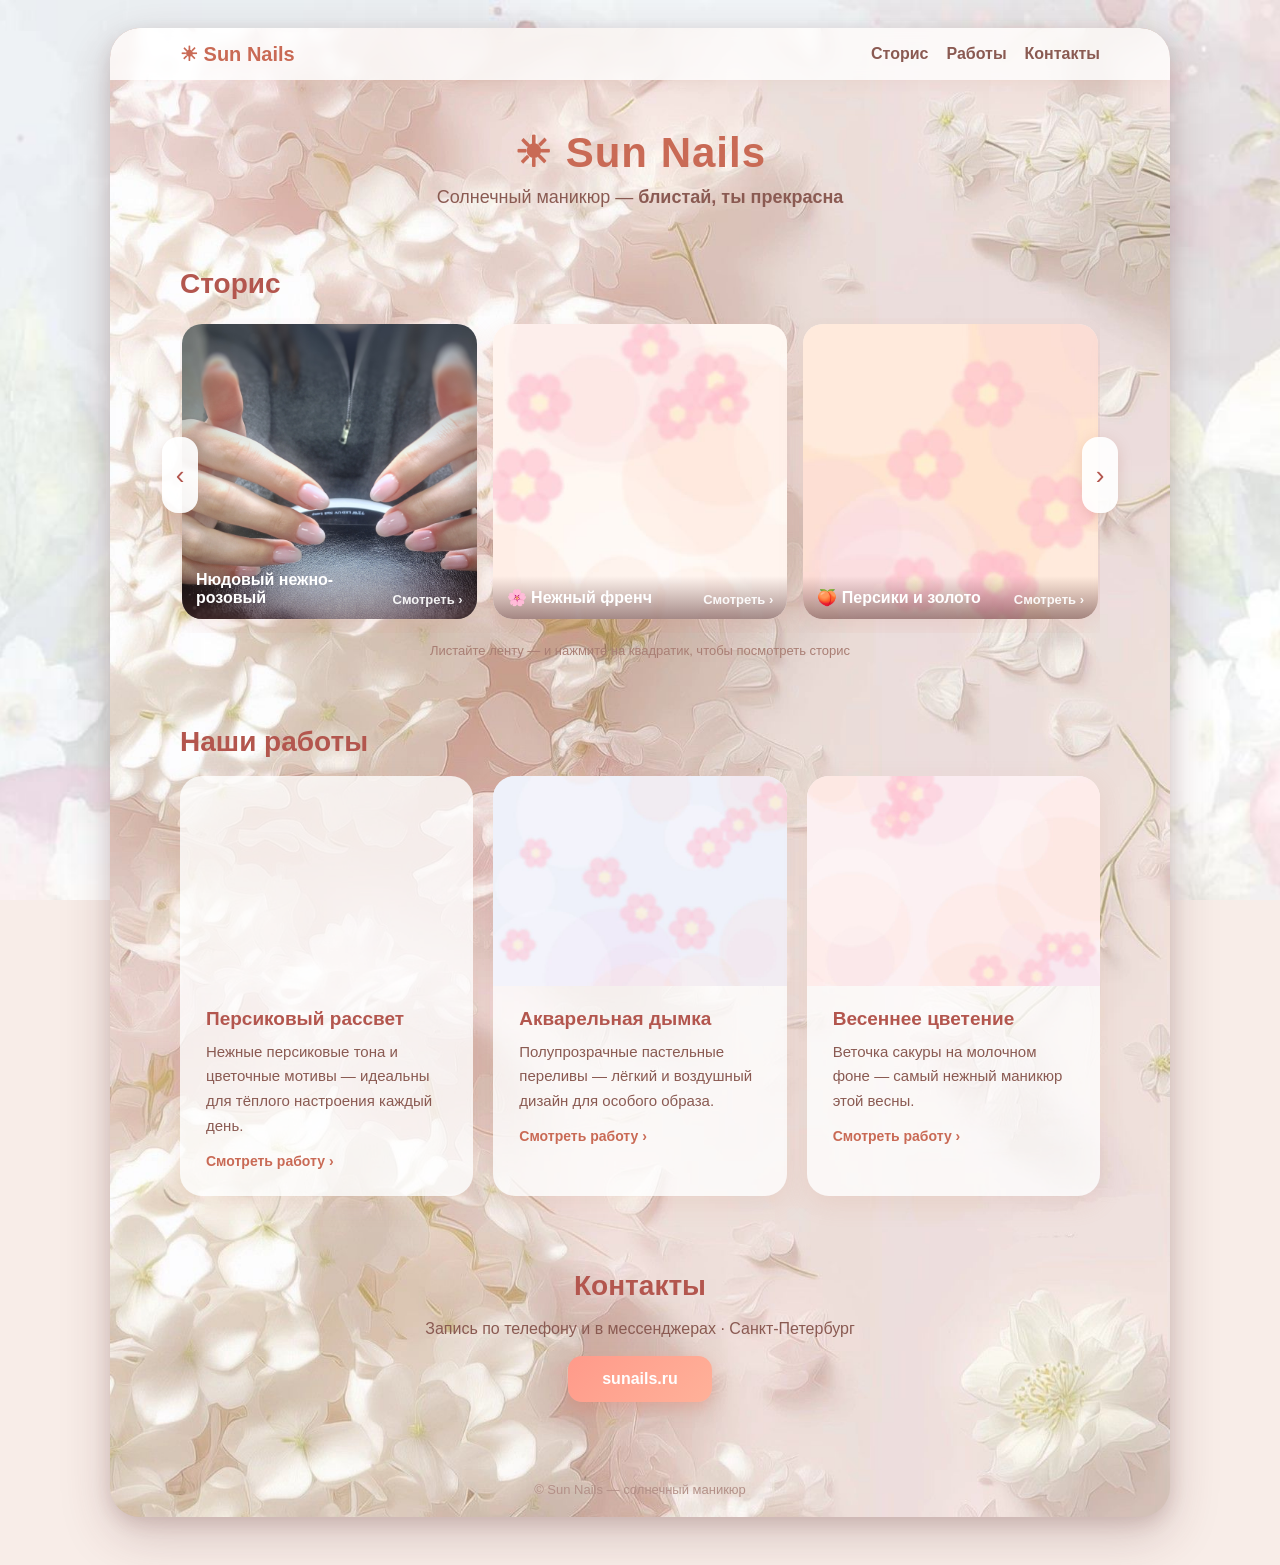
==== index.html @ 0f715f2e "Update index.html" ====
<!DOCTYPE html>
<html lang="ru">
<head>
<meta charset="UTF-8">
<meta name="viewport" content="width=device-width, initial-scale=1, maximum-scale=1, user-scalable=no">
<meta name="description" content="Солнечный маникюр в Санкт-Петербурге — Sun Nails. Нежный френч, персиковые оттенки, уход за ногтями. Запись по телефону и в мессенджерах.">
<title>Sun Nails — Солнечный маникюр в Санкт-Петербурге</title>
<style>
*{margin:0;padding:0;box-sizing:border-box;-webkit-tap-highlight-color:transparent}
html{scroll-behavior:smooth}
body{font-family:'Segoe UI',Verdana,sans-serif;color:#5a3a38;background:#f8ede8 url(images/shitflora.jpg) center/cover fixed no-repeat;min-height:100vh;overflow-x:hidden}
body.lock{overflow:hidden}
.wrap{max-width:960px;margin:0 auto;padding:0 20px}
.nav{background:rgba(255,255,255,.8);backdrop-filter:blur(6px);box-shadow:0 2px 14px rgba(214,140,120,.12);position:sticky;top:0;z-index:20;border-radius:30px 30px 0 0}
.nav-in{display:flex;justify-content:space-between;align-items:center;padding:14px 20px}
.logo{font-weight:800;font-size:20px;color:#c96a55}
.links a{margin-left:18px;text-decoration:none;color:#8a5a52;font-weight:600}
.links a:hover{color:#c96a55}
.hero{text-align:center;padding:48px 0 26px}
.hero h1{font-size:42px;color:#c96a55;letter-spacing:1px}
.tag{margin-top:10px;font-size:18px;color:#8a5a52}
.sec{padding:34px 0}
.sec h2{font-size:28px;color:#b3564e;margin-bottom:18px}
.hint{margin-top:10px;font-size:13px;color:#a97e74;text-align:center}
.stories-wrap{position:relative}
.strack{display:flex;gap:16px;overflow-x:auto;scrollbar-width:none;cursor:grab;touch-action:pan-y;padding:6px 2px 14px;user-select:none}
.strack::-webkit-scrollbar{display:none}
.strack.dragging{cursor:grabbing}
.story-tile{flex:0 0 calc((100% - 32px)/3);aspect-ratio:1/1;border-radius:20px;overflow:hidden;position:relative;box-shadow:0 8px 24px rgba(214,140,120,.18);cursor:pointer;background:rgba(255,255,255,.55)}
.story-tile img{position:absolute;inset:0;width:100%;height:100%;object-fit:cover;transition:transform .45s}
.story-tile:hover img{transform:scale(1.06)}
.tile-info{position:absolute;left:0;right:0;bottom:0;padding:12px 14px;background:linear-gradient(transparent,rgba(90,50,50,.55));color:#fff;font-weight:600;display:flex;justify-content:space-between;align-items:flex-end;gap:8px}
.tile-info i{font-style:normal;font-size:13px;opacity:.92;white-space:nowrap}
/* Стрелки ленты: вытянутые узкие */
.arr{position:absolute;top:50%;transform:translateY(-50%);width:36px;height:76px;border-radius:16px;border:none;background:rgba(255,255,255,.92);color:#b3564e;font-size:26px;line-height:1;cursor:pointer;box-shadow:0 4px 14px rgba(180,110,90,.25);z-index:5}
#sPrev{left:-18px}
#sNext{right:-18px}
.arr:hover{background:#fff}
.arr:active{background:#ffe9e0}
.works{display:grid;grid-template-columns:repeat(3,minmax(0,1fr));gap:20px}
.wcard{background:rgba(255,255,255,.78);border-radius:22px;overflow:hidden;box-shadow:0 8px 24px rgba(214,140,120,.16);cursor:pointer;transition:transform .3s,box-shadow .3s}
.wcard:hover{transform:translateY(-6px);box-shadow:0 14px 32px rgba(214,140,120,.26)}
.wimg{height:210px;background-size:cover;background-position:center;transition:transform .45s}
.wcard:hover .wimg{transform:scale(1.05)}
.wbody{padding:22px 26px 26px}
.wbody h3{color:#b3564e;margin-bottom:10px;font-size:19px}
.wbody p{font-size:15px;color:#8a5a52;line-height:1.65}
.wlink{display:inline-block;margin-top:14px;color:#c96a55;font-weight:700;font-size:14px}
.ovl{position:fixed;inset:0;display:none;z-index:50}
.ovl.open{display:block}
.ovl-bg{position:absolute;inset:0;background:rgba(40,15,15,.55);opacity:0;transition:opacity .35s}
.ovl.show .ovl-bg{opacity:1}
.viewer{position:absolute;left:50%;top:50%;transform:translate(-50%,-50%) scale(.7);width:min(420px,92vw);height:min(88vh,760px);border-radius:26px;overflow:hidden;background:#fff;opacity:0;transition:transform .38s cubic-bezier(.22,1,.36,1),opacity .3s}
.ovl.show .viewer{transform:translate(-50%,-50%) scale(1);opacity:1}
/* Кадры сторис: transform-слайдер, свайп мышью и пальцем */
.slides{position:absolute;inset:0;overflow:hidden;cursor:grab;touch-action:none;user-select:none;-webkit-user-select:none}
.slides.grabbing{cursor:grabbing}
.sf{display:flex;height:100%;will-change:transform}
.slide{position:relative;flex:0 0 100%;height:100%;overflow:hidden;background:#fff}
.slide img{position:absolute;inset:0;width:100%;height:100%;object-fit:cover;pointer-events:none;-webkit-user-drag:none;user-select:none;will-change:transform}
.prog{position:absolute;top:10px;left:10px;right:10px;display:flex;gap:5px;z-index:3}
.seg{flex:1;height:3px;background:rgba(255,255,255,.45);border-radius:3px;overflow:hidden}
.seg b{display:block;height:100%;width:0;background:#fff;transition:width .2s}
.seg.done b{width:100%}
.cap{position:absolute;bottom:74px;left:16px;right:16px;z-index:3;color:#fff;font-weight:700;font-size:18px;text-shadow:0 1px 8px rgba(90,40,40,.55);pointer-events:none}
.cta{position:absolute;bottom:16px;left:16px;right:16px;z-index:4;background:linear-gradient(135deg,#ff9a8a,#ffb199);color:#fff;text-align:center;padding:13px;border-radius:14px;font-weight:700;text-decoration:none;box-shadow:0 6px 18px rgba(220,120,100,.35)}
.xbtn{position:absolute;top:12px;right:12px;z-index:6;width:38px;height:38px;border-radius:50%;border:none;background:rgba(255,255,255,.85);color:#7a4a44;font-size:16px;cursor:pointer}
/* Значок «на весь экран» — правый нижний угол окна сторис */
.expBtn{position:absolute;bottom:84px;right:16px;z-index:5;width:44px;height:44px;border-radius:50%;border:none;background:rgba(255,255,255,.92);color:#b3564e;cursor:pointer;box-shadow:0 3px 10px rgba(180,110,90,.35);display:flex;align-items:center;justify-content:center;padding:0}
.expBtn svg{width:20px;height:20px}
.expBtn:hover{background:#fff}
/* Полноэкранный просмотр */
.fs{position:fixed;inset:0;z-index:100;display:none;background:rgba(22,9,9,.94)}
.fs.open{display:flex;align-items:center;justify-content:center}
.fs img{max-width:96vw;max-height:96vh;object-fit:contain;will-change:transform;touch-action:none}
.fs .xbtn{position:absolute;top:12px;right:12px;z-index:2}
.wviewer{position:absolute;left:50%;top:50%;transform:translate(-50%,-50%) scale(.7);width:min(860px,94vw);max-height:90vh;border-radius:26px;overflow:hidden;background:#fff;opacity:0;transition:transform .38s cubic-bezier(.22,1,.36,1),opacity .3s;display:flex;flex-direction:column}
.ovl.show .wviewer{transform:translate(-50%,-50%) scale(1);opacity:1}
.wbig{height:54vh;position:relative;overflow:hidden;background:#eee;flex:none}
.wbig img{position:absolute;inset:0;width:100%;height:100%;object-fit:cover;-webkit-user-drag:none;user-select:none;will-change:transform;pointer-events:none}
.wbig .expBtn{bottom:12px;right:12px}
/* Текст в окне работы: широкие поля, крупный читаемый текст */
.winfo{padding:26px 32px 30px;overflow:auto}
.winfo h3{color:#b3564e;margin-bottom:12px;font-size:24px}
.winfo p{color:#6e4640;line-height:1.75;font-size:16px}
.cta-static{display:block;margin-top:18px;background:linear-gradient(135deg,#ff9a8a,#ffb199);color:#fff;text-align:center;padding:13px;border-radius:14px;font-weight:700;text-decoration:none}
.contacts{text-align:center;padding:40px 0 60px}
.contacts p{margin:10px 0 18px;color:#8a5a52}
.cta.big{position:static;display:inline-block;padding:14px 34px}
footer{padding:20px;text-align:center;font-size:13px;color:#b39088}
.sheet{max-width:1060px;margin:28px auto 48px;background:rgba(255,252,248,.93);border-radius:30px;box-shadow:0 18px 50px rgba(90,40,40,.22),0 6px 18px rgba(90,40,40,.14);overflow:hidden;position:relative}
@media (max-width:760px){
 .wrap{padding:0 10px !important}
 .nav{border-radius:20px 20px 0 0}
 .nav-in{padding:12px 10px !important}
 .links a{margin-left:10px}
 .arr{display:none}
 .story-tile{flex:0 0 100% !important}
 .works{grid-template-columns:1fr !important}
 .wbody{padding:18px 16px 20px}
 .hero{padding:18px 0 8px}
 .hero h1{font-size:28px}
 .tag{font-size:15px;margin-top:6px}
 .sec{padding:22px 0}
 .sheet{margin:4px 4px 20px !important;border-radius:16px}
 .viewer{width:min(92vw,420px);height:min(86vh,760px);height:min(86dvh,760px);border-radius:24px}
 .wviewer{max-height:88vh;max-height:88dvh}
 .wbig{height:44vh}
 .winfo{padding:20px 18px 22px}
 .winfo h3{font-size:20px}
 .winfo p{font-size:15px}
}
</style>
</head>
<body>
<div class="sheet" style="background:#fff8f2 url(images/centr.jpg) center/cover no-repeat">
<nav class="nav"><div class="nav-in" style="max-width:960px;margin:0 auto">
<div class="logo">☀ Sun Nails</div>
<div class="links"><a href="#stories">Сторис</a><a href="#works">Работы</a><a href="#contacts">Контакты</a></div>
</div></nav>

<header class="hero"><div class="wrap">
<h1>☀ Sun Nails</h1>
<p class="tag">Солнечный маникюр — <b>блистай, ты прекрасна</b></p>
</div></header>

<section id="stories" class="sec"><div class="wrap">
<h2>Сторис</h2>
<div class="stories-wrap">
<button class="arr" id="sPrev" aria-label="назад">‹</button>
<div class="strack" id="strack">
<div class="story-tile" data-story="0"><img src="images/1-1.jpeg" alt="Нюдовый нежно-розовый"><div class="tile-info"><span>Нюдовый нежно-розовый</span><i>Смотреть ›</i></div></div>
<div class="story-tile" data-story="1"><img src="images/story-2-french.jpg" alt="Нежный френч"><div class="tile-info"><span>🌸 Нежный френч</span><i>Смотреть ›</i></div></div>
<div class="story-tile" data-story="2"><img src="images/story-3-peaches.jpg" alt="Персики и золото"><div class="tile-info"><span>🍑 Персики и золото</span><i>Смотреть ›</i></div></div>
<div class="story-tile" data-story="3"><img src="images/story-4-morning.jpg" alt="Утренний лайт"><div class="tile-info"><span>🌅 Утренний лайт</span><i>Смотреть ›</i></div></div>
<div class="story-tile" data-story="4"><img src="images/story-5-shimmer.jpg" alt="Блеск и шиммер"><div class="tile-info"><span>💎 Блеск и шиммер</span><i>Смотреть ›</i></div></div>
</div>
<button class="arr" id="sNext" aria-label="вперёд">›</button>
</div>
<p class="hint">Листайте ленту — и нажмите на квадратик, чтобы посмотреть сторис</p>
</div></section>

<section id="works" class="sec"><div class="wrap">
<h2>Наши работы</h2>
<div class="works">
<div class="wcard" data-work="0"><div class="wimg" style="background-image:url(images/2.jpg)"></div><div class="wbody"><h3>Персиковый рассвет</h3><p>Нежные персиковые тона и цветочные мотивы — идеальны для тёплого настроения каждый день.</p><span class="wlink">Смотреть работу ›</span></div></div>
<div class="wcard" data-work="1"><div class="wimg" style="background-image:url(images/work-2-aquarelle.jpg)"></div><div class="wbody"><h3>Акварельная дымка</h3><p>Полупрозрачные пастельные переливы — лёгкий и воздушный дизайн для особого образа.</p><span class="wlink">Смотреть работу ›</span></div></div>
<div class="wcard" data-work="2"><div class="wimg" style="background-image:url(images/work-3-sakura.jpg)"></div><div class="wbody"><h3>Весеннее цветение</h3><p>Веточка сакуры на молочном фоне — самый нежный маникюр этой весны.</p><span class="wlink">Смотреть работу ›</span></div></div>
</div>
</div></section>

<section id="contacts" class="sec contacts"><div class="wrap">
<h2>Контакты</h2>
<p>Запись по телефону и в мессенджерах · Санкт-Петербург</p>
<a class="cta big" href="https://sunails.ru">sunails.ru</a>
</div></section>
<footer>© Sun Nails — солнечный маникюр</footer>
</div>

<div class="ovl" id="storyOvl">
<div class="ovl-bg" data-close="1"></div>
<div class="viewer" id="storyView">
<div class="prog" id="prog"></div>
<button class="xbtn" data-close="1">✕</button>
<div class="slides" id="slides"><div class="sf" id="sf"></div></div>
<button class="expBtn" id="expStory" title="На весь экран"><svg viewBox="0 0 24 24" fill="none" stroke="currentColor" stroke-width="2.4" stroke-linecap="round"><path d="M4 9V4h5M15 4h5v5M20 15v5h-5M9 20H4v-5"/></svg></button>
<div class="cap" id="cap"></div>
<a class="cta" href="#contacts" id="storyCta">Записаться ›</a>
</div>
</div>

<div class="ovl" id="workOvl">
<div class="ovl-bg" data-close="1"></div>
<div class="wviewer">
<button class="xbtn" data-close="1">✕</button>
<div class="wbig" id="wBig">
<img id="wImg" alt="">
<button class="expBtn" id="expWork" title="На весь экран"><svg viewBox="0 0 24 24" fill="none" stroke="currentColor" stroke-width="2.4" stroke-linecap="round"><path d="M4 9V4h5M15 4h5v5M20 15v5h-5M9 20H4v-5"/></svg></button>
</div>
<div class="winfo"><h3 id="wTitle"></h3><p id="wText"></p><a class="cta-static" href="#contacts" id="workCta">Записаться ›</a></div>
</div>
</div>

<div class="fs" id="fsOvl">
<img id="fsImg" alt="">
<button class="xbtn" id="fsClose" title="Закрыть">✕</button>
</div>

<script>
(function(){
"use strict";

/* ============================================================
   НАСТРОЙКА СКОРОСТИ АВТОПРОКРУТКИ ЛЕНЫ СТОРИС (только телефон)
   AUTO_SPEED — пикселей в СЕКУНДУ:
     20–40 — очень медленно, 60 — средне, 120 — быстро
   AUTO_PAUSE_MS — пауза (мс) после касания пальцем
   ============================================================ */
var AUTO_SPEED=30;
var AUTO_PAUSE_MS=2500;
var IS_MOBILE=window.matchMedia('(max-width:760px)');

var STORIES=[
{title:'Нюдовый нежно-розовый',slides:['images/1-2.jpeg','images/original-1.jpeg']},
{title:'Нежный френч',slides:['images/story-2-slide-1.jpg','images/story-2-slide-2.jpg']},
{title:'Персики и золото',slides:['images/story-3-slide-1.jpg','images/story-3-slide-2.jpg']},
{title:'Утренний лайт',slides:['images/story-4-slide-1.jpg','images/story-4-slide-2.jpg']},
{title:'Блеск и шиммер',slides:['images/story-5-slide-1.jpg','images/story-5-slide-2.jpg']}
];
var WORKS=[
{title:'Персиковый рассвет',text:'Нежные персиковые тона и цветочные мотивы — идеальны для тёплого настроения каждый день.',img:'images/2.jpg'},
{title:'Акварельная дымка',text:'Полупрозрачные пастельные переливы — лёгкий и воздушный дизайн для особого образа.',img:'images/work-2-aquarelle.jpg'},
{title:'Весеннее цветение',text:'Веточка сакуры на молочном фоне — самый нежный маникюр этой весны.',img:'images/work-3-sakura.jpg'}
];

function setLock(on){document.body.classList.toggle('lock',on);}

/* --- Зум: щипок, перетаскивание, двойной тап --- */
function makeZoom(box,getImg){
 var st={z:1,x:0,y:0,img:null};
 function reset(){
  if(st.img){st.img.style.transition='transform .25s ease-out';st.img.style.transform='';}
  st.z=1;st.x=0;st.y=0;st.img=null;
 }
 function apply(){
  if(st.img){st.img.style.transition='none';st.img.style.transform='translate('+st.x+'px,'+st.y+'px) scale('+st.z+')';}
 }
 function clamp(){
  if(!st.img)return;
  var r=box.getBoundingClientRect();
  var ox=Math.max(0,(r.width*st.z-r.width)/2),oy=Math.max(0,(r.height*st.z-r.height)/2);
  st.x=Math.max(-ox,Math.min(ox,st.x));st.y=Math.max(-oy,Math.min(oy,st.y));
 }
 function panBy(dx,dy){st.x+=dx;st.y+=dy;clamp();apply();}
 function zoomTo(z,px,py){
  st.z=Math.max(1,Math.min(4,z));
  if(st.z<=1.01){reset();return;}
  if(px!=null){
   var r=box.getBoundingClientRect();
   st.x=-(px-r.left-r.width/2)*(st.z-1);
   st.y=-(py-r.top-r.height/2)*(st.z-1);
  }
  clamp();apply();
 }
 function bind(){st.img=getImg()||st.img;}
 return{st:st,reset:reset,apply:apply,clamp:clamp,panBy:panBy,zoomTo:zoomTo,bind:bind};
}
function bindPinch(box,zm){
 var pd=0,pz=1,px0=0,py0=0,ltT=0,ltX=0,ltY=0,panX=0,panY=0;
 box.addEventListener('touchstart',function(e){
  if(e.touches.length===2){
   e.preventDefault();
   var a=e.touches[0],b=e.touches[1];
   pd=Math.hypot(a.clientX-b.clientX,a.clientY-b.clientY)||1;
   pz=zm.st.z;zm.bind();
   var r=box.getBoundingClientRect();
   var cx=(a.clientX+b.clientX)/2,cy=(a.clientY+b.clientY)/2;
   px0=(cx-r.left-r.width/2-zm.st.x)/pz;
   py0=(cy-r.top-r.height/2-zm.st.y)/pz;
   return;
  }
  if(e.touches.length===1&&zm.st.z>1){panX=e.touches[0].clientX;panY=e.touches[0].clientY;}
 },{passive:false});
 box.addEventListener('touchmove',function(e){
  if(e.touches.length===2&&pd){
   e.preventDefault();
   var a=e.touches[0],b=e.touches[1];
   var d=Math.hypot(a.clientX-b.clientX,a.clientY-b.clientY)||1;
   zm.st.z=Math.max(1,Math.min(4,pz*d/pd));
   if(zm.st.z<=1.01){zm.reset();}
   else{
    var r=box.getBoundingClientRect();
    zm.st.x=((a.clientX+b.clientX)/2-r.left-r.width/2)-zm.st.z*px0;
    zm.st.y=((a.clientY+b.clientY)/2-r.top-r.height/2)-zm.st.z*py0;
    zm.clamp();zm.apply();
   }
   return;
  }
  if(e.touches.length===1&&zm.st.z>1&&pd===0){
   e.preventDefault();
   zm.panBy(e.touches[0].clientX-panX,e.touches[0].clientY-panY);
   panX=e.touches[0].clientX;panY=e.touches[0].clientY;
  }
 },{passive:false});
 box.addEventListener('touchend',function(e){
  if(e.touches.length===2)return;
  if(e.touches.length===1){pd=0;panX=e.touches[0].clientX;panY=e.touches[0].clientY;return;}
  pd=0;
  if(e.changedTouches.length===1&&zm.st.z<=1.01){
   var t=performance.now();
   var x=e.changedTouches[0].clientX,y=e.changedTouches[0].clientY;
   if(t-ltT<320&&Math.hypot(x-ltX,y-ltY)<26){
    zm.bind();zm.zoomTo(2.5,x,y);ltT=0;e.preventDefault();
   }else{ltT=t;ltX=x;ltY=y;}
  }
 },{passive:false});
}

/* --- Лента сторис на главной --- */
var track=document.getElementById('strack');
var tiles=Array.prototype.slice.call(track.querySelectorAll('.story-tile'));
var step=216,anim=null,snapT=null,moved=false,dragging=false;
function calcStep(){
 var r=tiles[0].getBoundingClientRect();
 var gap=parseFloat(getComputedStyle(track).gap)||16;
 step=r.width+gap;
}
function maxScroll(){return track.scrollWidth-track.clientWidth;}
function animateTo(target){
 if(anim)cancelAnimationFrame(anim);
 var start=track.scrollLeft,d=target-start;
 if(Math.abs(d)<2){track.scrollLeft=target;anim=null;return;}
 var t0=performance.now(),dur=Math.min(700,250+Math.abs(d));
 function fr(t){
  var p=Math.min(1,(t-t0)/dur),e=1-Math.pow(1-p,3);
  track.scrollLeft=start+d*e;
  if(p<1)anim=requestAnimationFrame(fr);else anim=null;
 }
 anim=requestAnimationFrame(fr);
}
function go(dir){
 calcStep();
 var snapped=Math.round(track.scrollLeft/step)*step;
 var target=Math.max(0,Math.min(maxScroll(),snapped+dir*step));
 animateTo(target);
}
document.getElementById('sPrev').addEventListener('click',function(){go(-1);});
document.getElementById('sNext').addEventListener('click',function(){go(1);});

/* --- Автопрокрутка ленты (только телефон) --- */
var overlayOpen=false,pausedUntil=0,autoT=null,lastAutoT=0;
function autoLoop(t){
 if(!IS_MOBILE.matches){autoT=null;lastAutoT=0;return;}
 if(!lastAutoT)lastAutoT=t;
 var dt=t-lastAutoT;lastAutoT=t;
 if(!dragging&&!anim&&!overlayOpen&&performance.now()>=pausedUntil){
  var max=maxScroll();
  if(max<=1){track.scrollLeft=0;}
  else if(track.scrollLeft>=max-1){track.scrollLeft=0;}
  else track.scrollLeft=Math.min(max,track.scrollLeft+AUTO_SPEED*dt/1000);
 }
 autoT=requestAnimationFrame(autoLoop);
}
if(IS_MOBILE.matches)autoT=requestAnimationFrame(autoLoop);
try{IS_MOBILE.addEventListener('change',function(e){if(e.matches&&!autoT)autoT=requestAnimationFrame(autoLoop);});}catch(err){}
function touchPause(){pausedUntil=performance.now()+AUTO_PAUSE_MS;}

var downX=0,downS=0,vel=0,lastX=0,lastT=0;
track.addEventListener('pointerdown',function(e){
 downX=e.clientX;downS=track.scrollLeft;dragging=true;moved=false;vel=0;
 lastX=e.clientX;lastT=performance.now();
 if(anim){cancelAnimationFrame(anim);anim=null;}
 track.classList.add('dragging');
 touchPause();
});
window.addEventListener('pointermove',function(e){
 if(!dragging)return;
 var dx=e.clientX-downX;
 if(Math.abs(dx)>8)moved=true;
 if(!moved)return;
 if(e.cancelable)e.preventDefault();
 track.scrollLeft=downS-dx;
 var now=performance.now();
 vel=(e.clientX-lastX)/Math.max(1,now-lastT);
 lastX=e.clientX;lastT=now;
});
window.addEventListener('pointerup',function(e){
 if(!dragging)return;
 dragging=false;track.classList.remove('dragging');
 touchPause();
 if(moved){
  calcStep();
  var raw=downS-(e.clientX-downX)-vel*160;
  var target=Math.max(0,Math.min(maxScroll(),Math.round(raw/step)*step));
  animateTo(target);
 }
});
track.addEventListener('pointercancel',function(){dragging=false;track.classList.remove('dragging');touchPause();});
track.addEventListener('dragstart',function(e){e.preventDefault();});
track.addEventListener('click',function(e){if(moved){e.stopPropagation();e.preventDefault();moved=false;}},true);
track.addEventListener('wheel',function(e){
 var max=maxScroll();
 if(max<=1)return;
 var d=Math.abs(e.deltaX)>Math.abs(e.deltaY)?e.deltaX:e.deltaY;
 var dir=d>0?1:-1;
 if((dir>0&&track.scrollLeft<max-1)||(dir<0&&track.scrollLeft>1)){
  e.preventDefault();
  track.scrollLeft+=d;
  if(snapT)clearTimeout(snapT);
  snapT=setTimeout(function(){calcStep();animateTo(Math.round(track.scrollLeft/step)*step);},150);
 }
},{passive:false});
track.addEventListener('scroll',function(){
 if(dragging||anim)return;
 if(snapT)clearTimeout(snapT);
 snapT=setTimeout(function(){
  if(dragging||anim)return;
  calcStep();
  var t=Math.round(track.scrollLeft/step)*step;
  if(t!==track.scrollLeft)animateTo(t);
 },170);
});

/* --- Просмотр сторис: клик по плитке открывает окно --- */
var so=document.getElementById('storyOvl'),sv=document.getElementById('storyView');
var sl=document.getElementById('slides'),sf=document.getElementById('sf'),pg=document.getElementById('prog');
var cap=document.getElementById('cap');
var curStory=0,fIdx=0,fW=0,fP=null,fPinch=false,wAcc=0;
var sZm=makeZoom(sl,function(){var s=sf.children[fIdx];return s?s.querySelector('img'):null;});
bindPinch(sl,sZm);

function fWcalc(){fW=sl.clientWidth||1;}
function updSegs(){
 var segs=pg.children;
 for(var j=0;j<segs.length;j++)segs[j].className='seg'+(j<=fIdx?' done':'');
}
function loadNeighbors(i){
 var n=STORIES[curStory].slides.length;
 [i-1,i,i+1].forEach(function(k){
  if(k<0||k>=n)return;
  var img=sf.children[k].querySelector('img');
  if(img&&!img.getAttribute('src'))img.src=img.getAttribute('data-src');
 });
}
function sImgEl(){var s=sf.children[fIdx];return s?s.querySelector('img'):null;}
function fGo(i){
 fIdx=Math.max(0,Math.min(STORIES[curStory].slides.length-1,i));
 sf.style.transition='';
 sf.style.transform='translateX('+(-fIdx*fW)+'px)';
 sZm.reset();
 loadNeighbors(fIdx);
 updSegs();
}
function openStory(i,fromEl){
 overlayOpen=true;pausedUntil=performance.now()+AUTO_PAUSE_MS;
 setLock(true);
 sZm.reset();
 curStory=i;fIdx=0;fP=null;fPinch=false;wAcc=0;
 sf.innerHTML='';pg.innerHTML='';
 STORIES[i].slides.forEach(function(u){
  var d=document.createElement('div');d.className='slide';
  var img=document.createElement('img');
  img.setAttribute('data-src',u);img.alt='';
  d.appendChild(img);sf.appendChild(d);
  var s=document.createElement('div');s.className='seg';s.innerHTML='<b></b>';pg.appendChild(s);
 });
 cap.textContent=STORIES[i].title;
 if(fromEl){
  var r=fromEl.getBoundingClientRect();
  var ox=Math.max(8,Math.min(92,(r.left+r.width/2)/window.innerWidth*100));
  var oy=Math.max(8,Math.min(92,(r.top+r.height/2)/window.innerHeight*100));
  sv.style.transformOrigin=ox+'% '+oy+'%';
 }
 so.classList.add('open');
 requestAnimationFrame(function(){requestAnimationFrame(function(){
  fWcalc();
  fGo(0);
  so.classList.add('show');
 });});
}
tiles.forEach(function(t,i){
 t.addEventListener('click',function(){openStory(i,t);});
});

/* Свайп по кадрам: мышь и палец через pointer-события */
sl.addEventListener('pointerdown',function(e){
 if(!so.classList.contains('show')||fPinch)return;
 if(e.pointerType==='mouse'&&e.button!==0)return;
 e.preventDefault();
 fP={id:e.pointerId,x0:e.clientX,y0:e.clientY,dx:0,lx:e.clientX,ly:e.clientY,locked:false,mode:sZm.st.z>1?'pan':'drag'};
 try{sl.setPointerCapture(e.pointerId);}catch(err){}
});
sl.addEventListener('pointermove',function(e){
 if(!fP||e.pointerId!==fP.id||fPinch)return;
 var dx=e.clientX-fP.x0,dy=e.clientY-fP.y0;
 if(!fP.locked){
  if(Math.abs(dx)<8&&Math.abs(dy)<8)return;
  if(Math.abs(dy)>Math.abs(dx)*1.3){fP=null;return;}
  fP.locked=true;
  sl.classList.add('grabbing');
 }
 fP.dx=dx;
 if(e.cancelable)e.preventDefault();
 if(fP.mode==='pan'){
  sZm.panBy(e.clientX-fP.lx,e.clientY-fP.ly);
  fP.lx=e.clientX;fP.ly=e.clientY;
 }else{
  sf.style.transition='none';
  sf.style.transform='translateX('+(-(fIdx*fW)+(e.clientX-fP.x0))+'px)';
 }
});
function fEnd(e,cancelled){
 if(!fP||e.pointerId!==fP.id)return;
 var p=fP;fP=null;
 sl.classList.remove('grabbing');
 if(!p.locked)return;
 if(p.mode==='pan')return;
 if(cancelled){fGo(fIdx);return;}
 var w=fW||1,ni=fIdx;
 if(p.dx<-w*0.22)ni=fIdx+1;
 else if(p.dx>w*0.22)ni=fIdx-1;
 fGo(ni);
}
sl.addEventListener('pointerup',function(e){fEnd(e,false);});
sl.addEventListener('pointercancel',function(e){fEnd(e,true);});
sl.addEventListener('dragstart',function(e){e.preventDefault();});
sl.addEventListener('wheel',function(e){
 if(!so.classList.contains('open'))return;
 e.preventDefault();
 wAcc+=e.deltaY;
 if(wAcc>60){wAcc=0;fGo(fIdx+1);}
 else if(wAcc<-60){wAcc=0;fGo(fIdx-1);}
},{passive:false});

document.getElementById('storyCta').addEventListener('click',function(e){
 e.preventDefault();closeOv(so);
 setTimeout(function(){document.getElementById('contacts').scrollIntoView({behavior:'smooth'});},340);
});

/* --- Полноэкранный просмотр --- */
var fsO=document.getElementById('fsOvl'),fsImg=document.getElementById('fsImg');
var fsZ=makeZoom(fsO,function(){return fsImg;});
bindPinch(fsO,fsZ);
function openFS(src){
 if(!src)return;
 fsImg.src=src;
 fsZ.reset();
 fsO.classList.add('open');
}
function closeFS(){
 fsO.classList.remove('open');
 fsZ.reset();
 fsImg.src='';
}
document.getElementById('fsClose').addEventListener('click',closeFS);
fsO.addEventListener('click',function(e){if(e.target===fsO)closeFS();});
fsO.addEventListener('wheel',function(e){
 e.preventDefault();
 fsZ.zoomTo(fsZ.st.z*(e.deltaY<0?1.15:0.87));
},{passive:false});
fsO.addEventListener('dblclick',function(e){
 fsZ.st.z>1.01?fsZ.zoomTo(1):fsZ.zoomTo(2.5,e.clientX,e.clientY);
});

/* Значок в правом нижнем углу окна сторис — открывает текущий кадр на весь экран.
   Обычный клик по фото ничего не открывает. */
document.getElementById('expStory').addEventListener('click',function(e){
 e.stopPropagation();
 var im=sImgEl();
 if(im)openFS(im.getAttribute('data-src')||im.src);
});

/* --- Просмотр работ --- */
var wo=document.getElementById('workOvl');
var wBig=document.getElementById('wBig'),wImg=document.getElementById('wImg');
var wZm=makeZoom(wBig,function(){return wImg;});
bindPinch(wBig,wZm);
function openWork(i,fromEl){
 overlayOpen=true;pausedUntil=performance.now()+AUTO_PAUSE_MS;
 setLock(true);
 wZm.reset();
 wImg.src=WORKS[i].img;
 document.getElementById('wTitle').textContent=WORKS[i].title;
 document.getElementById('wText').textContent=WORKS[i].text;
 if(fromEl){
  var r=fromEl.getBoundingClientRect();
  var ox=Math.max(8,Math.min(92,(r.left+r.width/2)/window.innerWidth*100));
  var oy=Math.max(8,Math.min(92,(r.top+r.height/2)/window.innerHeight*100));
  wo.querySelector('.wviewer').style.transformOrigin=ox+'% '+oy+'%';
 }
 wo.classList.add('open');
 requestAnimationFrame(function(){requestAnimationFrame(function(){wo.classList.add('show');});});
}
document.querySelectorAll('.wcard').forEach(function(c,i){
 c.addEventListener('click',function(){openWork(i,c);});
});
document.getElementById('workCta').addEventListener('click',function(e){
 e.preventDefault();closeOv(wo);
 setTimeout(function(){document.getElementById('contacts').scrollIntoView({behavior:'smooth'});},340);
});
/* Значок на фото работ — на весь экран */
document.getElementById('expWork').addEventListener('click',function(e){
 e.stopPropagation();
 openFS(wImg.getAttribute('src'));
});

/* --- Закрытие: блокировка страницы снимается сразу --- */
function closeOv(o){
 o.classList.remove('show');
 overlayOpen=false;pausedUntil=performance.now()+AUTO_PAUSE_MS;
 setLock(false);
 sZm.reset();wZm.reset();
 setTimeout(function(){o.classList.remove('open');},320);
}
document.querySelectorAll('[data-close]').forEach(function(el){
 el.addEventListener('click',function(){closeOv(el.closest('.ovl'));});
});

/* Жесты поверх оверлея не прокручивают страницу.
   Исключения: кадры сторис, фото работ, текст работ. */
[so,wo].forEach(function(o){
 o.addEventListener('touchmove',function(e){
  if(e.target.closest&&e.target.closest('.slides'))return;
  if(e.target.closest&&e.target.closest('.wbig'))return;
  if(e.target.closest&&e.target.closest('.winfo'))return;
  e.preventDefault();
 },{passive:false});
});

/* Сайт не увеличивается случайным щипком */
document.addEventListener('gesturestart',function(e){e.preventDefault();},{passive:false});
document.addEventListener('touchmove',function(e){
 if(e.touches.length>1){
  if(e.target.closest&&(e.target.closest('#storyView')||e.target.closest('#wBig')||e.target.closest('#fsOvl')))return;
  e.preventDefault();
 }
},{passive:false});

window.addEventListener('resize',function(){
 if(so.classList.contains('open')){fWcalc();fGo(fIdx);}
});

/* Клавиатура: стрелки листают кадры, Esc закрывает */
window.addEventListener('keydown',function(e){
 if(fsO.classList.contains('open')){
  if(e.key==='Escape'){closeFS();e.preventDefault();}
  return;
 }
 if(so.classList.contains('open')){
  if(e.key==='Escape'){closeOv(so);return;}
  if(e.key==='ArrowRight'){e.preventDefault();fGo(fIdx+1);}
  if(e.key==='ArrowLeft'){e.preventDefault();fGo(fIdx-1);}
 }
 if(e.key==='Escape'&&wo.classList.contains('open'))closeOv(wo);
});
})();
</script>
</body>
</html>
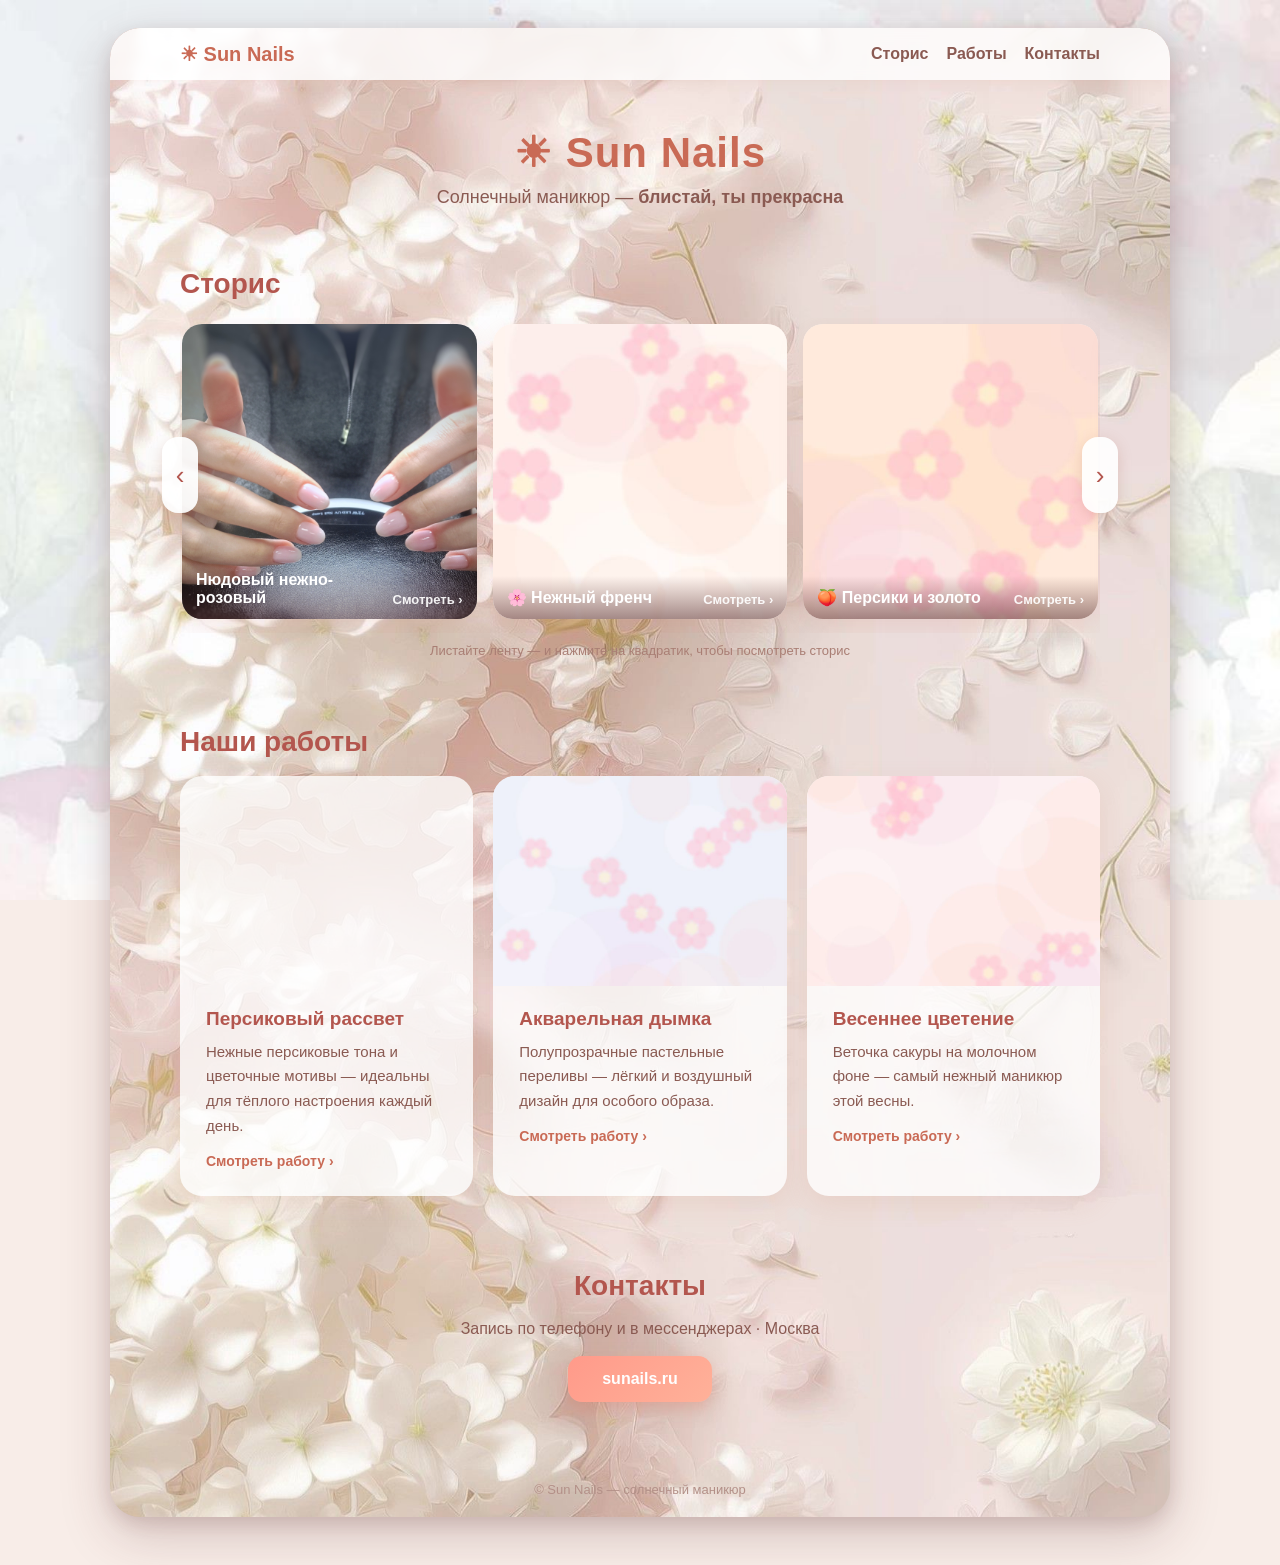
==== commit f01013df: "Update index.html" ====
--- a/index.html
+++ b/index.html
@@ -3,8 +3,8 @@
 <head>
 <meta charset="UTF-8">
 <meta name="viewport" content="width=device-width, initial-scale=1, maximum-scale=1, user-scalable=no">
-<meta name="description" content="Солнечный маникюр в Санкт-Петербурге — Sun Nails. Нежный френч, персиковые оттенки, уход за ногтями. Запись по телефону и в мессенджерах.">
-<title>Sun Nails — Солнечный маникюр в Санкт-Петербурге</title>
+<meta name="description" content="Солнечный маникюр в Москве — Sun Nails. Нежный френч, персиковые оттенки, уход за ногтями. Запись по телефону и в мессенджерах.">
+<title>Sun Nails — Солнечный маникюр в Москве.</title>
 <style>
 *{margin:0;padding:0;box-sizing:border-box;-webkit-tap-highlight-color:transparent}
 html{scroll-behavior:smooth}
@@ -151,7 +151,7 @@
 
 <section id="contacts" class="sec contacts"><div class="wrap">
 <h2>Контакты</h2>
-<p>Запись по телефону и в мессенджерах · Санкт-Петербург</p>
+<p>Запись по телефону и в мессенджерах · Москва</p>
 <a class="cta big" href="https://sunails.ru">sunails.ru</a>
 </div></section>
 <footer>© Sun Nails — солнечный маникюр</footer>
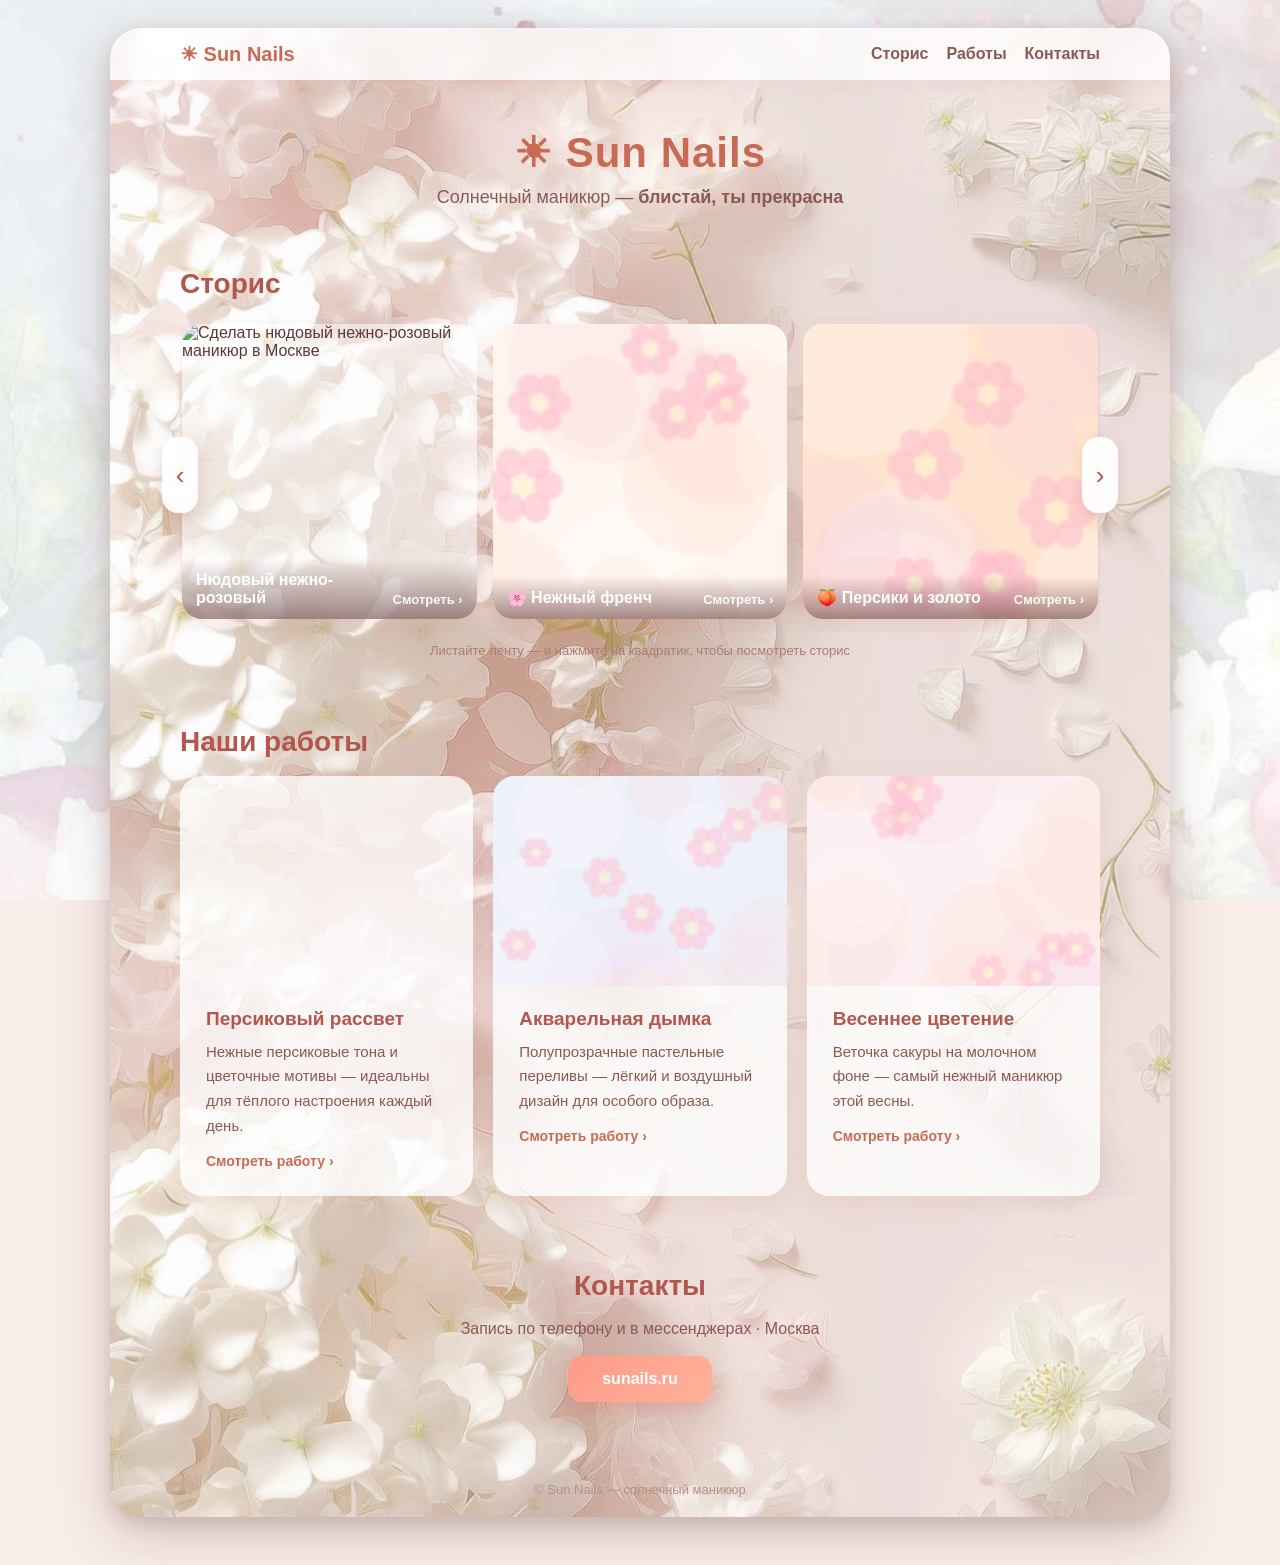
==== commit 7de14907: "Update index.html" ====
--- a/index.html
+++ b/index.html
@@ -129,7 +129,7 @@
 <div class="stories-wrap">
 <button class="arr" id="sPrev" aria-label="назад">‹</button>
 <div class="strack" id="strack">
-<div class="story-tile" data-story="0"><img src="images/1-1.jpeg" alt="Нюдовый нежно-розовый"><div class="tile-info"><span>Нюдовый нежно-розовый</span><i>Смотреть ›</i></div></div>
+<div class="story-tile" data-story="0"><img src="images/nudoviy_nejno_rozoviy_prevyu.jpeg" alt="Сделать нюдовый нежно-розовый маникюр в Москве"><div class="tile-info"><span>Нюдовый нежно-розовый</span><i>Смотреть ›</i></div></div>
 <div class="story-tile" data-story="1"><img src="images/story-2-french.jpg" alt="Нежный френч"><div class="tile-info"><span>🌸 Нежный френч</span><i>Смотреть ›</i></div></div>
 <div class="story-tile" data-story="2"><img src="images/story-3-peaches.jpg" alt="Персики и золото"><div class="tile-info"><span>🍑 Персики и золото</span><i>Смотреть ›</i></div></div>
 <div class="story-tile" data-story="3"><img src="images/story-4-morning.jpg" alt="Утренний лайт"><div class="tile-info"><span>🌅 Утренний лайт</span><i>Смотреть ›</i></div></div>
@@ -201,7 +201,7 @@
 var IS_MOBILE=window.matchMedia('(max-width:760px)');
 
 var STORIES=[
-{title:'Нюдовый нежно-розовый',slides:['images/1-2.jpeg','images/original-1.jpeg']},
+{title:'Нюдовый нежно-розовый',slides:['images/nudoviy_nejno_rozoviy_foto.jpeg']},
 {title:'Нежный френч',slides:['images/story-2-slide-1.jpg','images/story-2-slide-2.jpg']},
 {title:'Персики и золото',slides:['images/story-3-slide-1.jpg','images/story-3-slide-2.jpg']},
 {title:'Утренний лайт',slides:['images/story-4-slide-1.jpg','images/story-4-slide-2.jpg']},
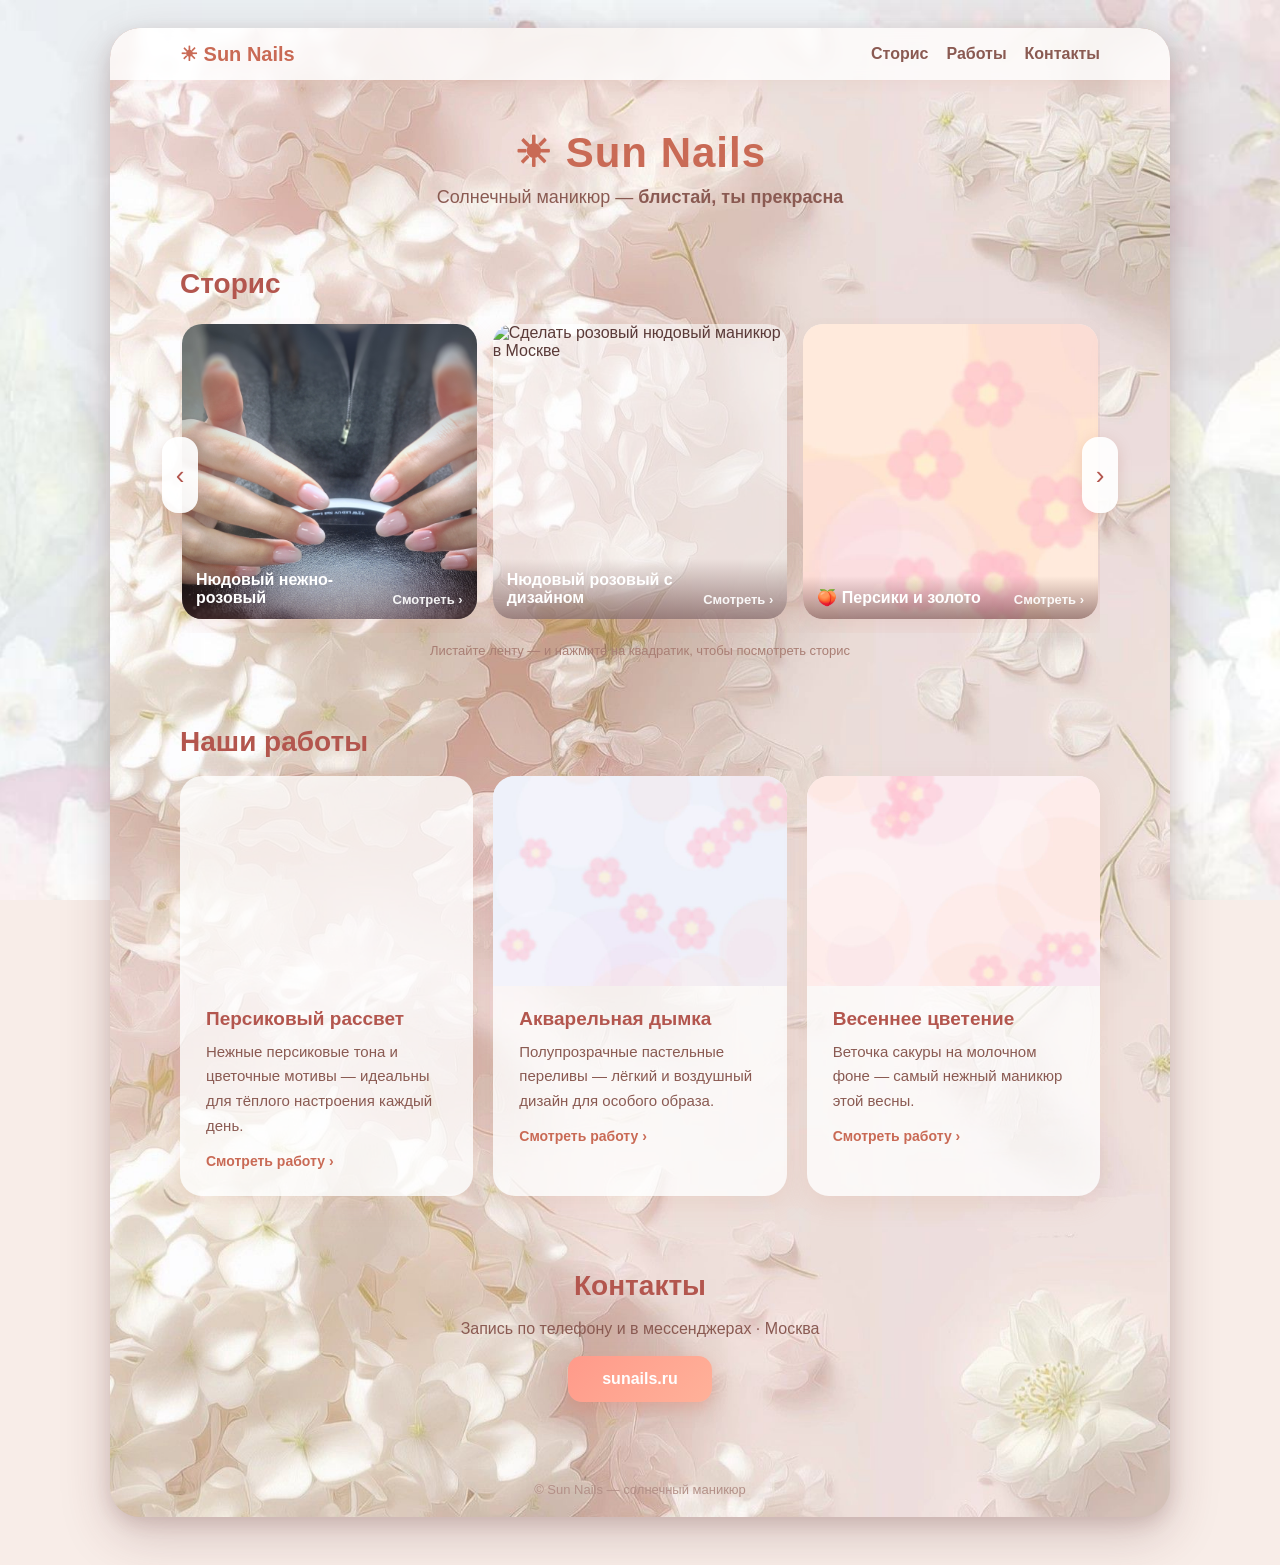
==== commit 308a5ed9: "Update index.html" ====
--- a/index.html
+++ b/index.html
@@ -130,7 +130,7 @@
 <button class="arr" id="sPrev" aria-label="назад">‹</button>
 <div class="strack" id="strack">
 <div class="story-tile" data-story="0"><img src="images/nudoviy_nejno_rozoviy_prevyu.jpeg" alt="Сделать нюдовый нежно-розовый маникюр в Москве"><div class="tile-info"><span>Нюдовый нежно-розовый</span><i>Смотреть ›</i></div></div>
-<div class="story-tile" data-story="1"><img src="images/story-2-french.jpg" alt="Нежный френч"><div class="tile-info"><span>🌸 Нежный френч</span><i>Смотреть ›</i></div></div>
+<div class="story-tile" data-story="1"><img src="images/manikur_nudoviy_rozoviy_c_dizaynom_prev.jpeg" alt="Сделать розовый нюдовый маникюр в Москве"><div class="tile-info"><span>Нюдовый розовый с дизайном</span><i>Смотреть ›</i></div></div>
 <div class="story-tile" data-story="2"><img src="images/story-3-peaches.jpg" alt="Персики и золото"><div class="tile-info"><span>🍑 Персики и золото</span><i>Смотреть ›</i></div></div>
 <div class="story-tile" data-story="3"><img src="images/story-4-morning.jpg" alt="Утренний лайт"><div class="tile-info"><span>🌅 Утренний лайт</span><i>Смотреть ›</i></div></div>
 <div class="story-tile" data-story="4"><img src="images/story-5-shimmer.jpg" alt="Блеск и шиммер"><div class="tile-info"><span>💎 Блеск и шиммер</span><i>Смотреть ›</i></div></div>
@@ -202,7 +202,7 @@
 
 var STORIES=[
 {title:'Нюдовый нежно-розовый',slides:['images/nudoviy_nejno_rozoviy_foto.jpeg']},
-{title:'Нежный френч',slides:['images/story-2-slide-1.jpg','images/story-2-slide-2.jpg']},
+{title:'Нежный френч',slides:['images/manikur_nudoviy_rozoviy_c_dizaynom_foto.jpeg']},
 {title:'Персики и золото',slides:['images/story-3-slide-1.jpg','images/story-3-slide-2.jpg']},
 {title:'Утренний лайт',slides:['images/story-4-slide-1.jpg','images/story-4-slide-2.jpg']},
 {title:'Блеск и шиммер',slides:['images/story-5-slide-1.jpg','images/story-5-slide-2.jpg']}
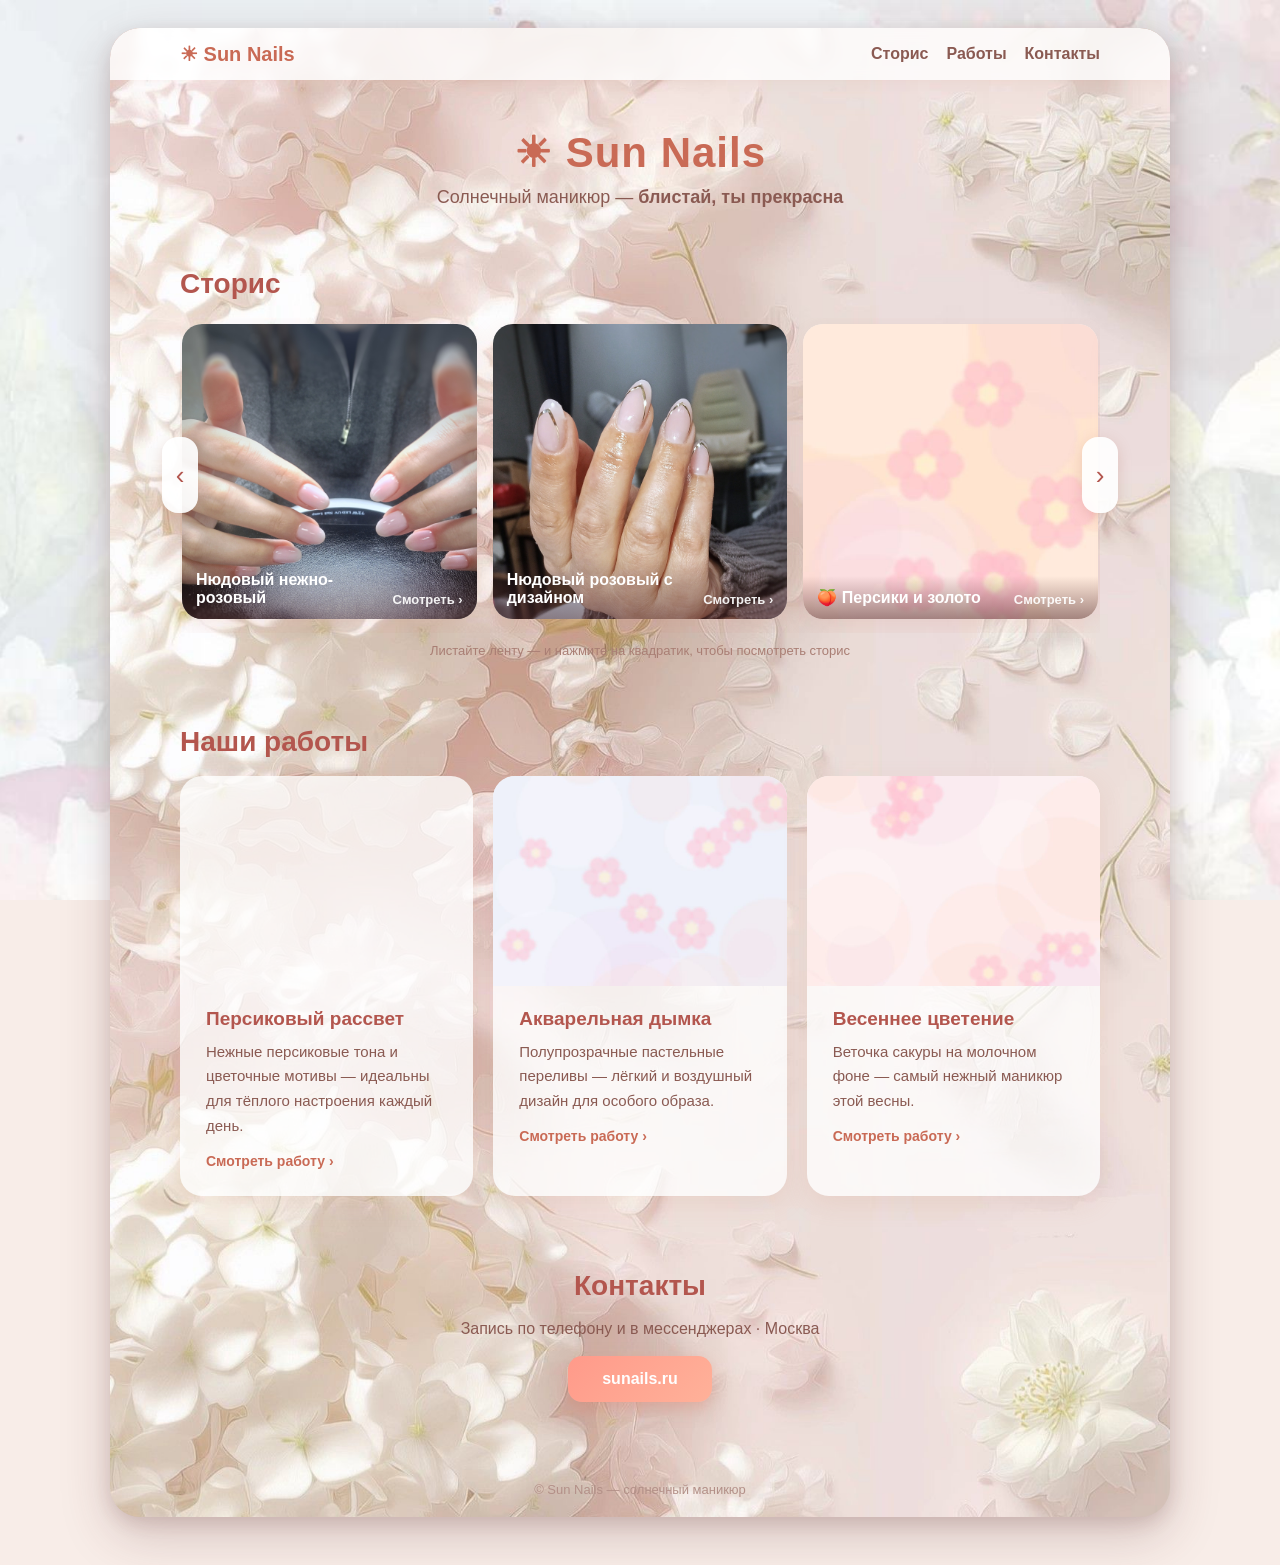
==== commit d10b03ee: "Update index.html" ====
--- a/index.html
+++ b/index.html
@@ -202,7 +202,7 @@
 
 var STORIES=[
 {title:'Нюдовый нежно-розовый',slides:['images/nudoviy_nejno_rozoviy_foto.jpeg']},
-{title:'Нежный френч',slides:['images/manikur_nudoviy_rozoviy_c_dizaynom_foto.jpeg']},
+{title:'Нюдовый розовый с дизайном',slides:['images/manikur_nudoviy_rozoviy_c_dizaynom_foto.jpeg']},
 {title:'Персики и золото',slides:['images/story-3-slide-1.jpg','images/story-3-slide-2.jpg']},
 {title:'Утренний лайт',slides:['images/story-4-slide-1.jpg','images/story-4-slide-2.jpg']},
 {title:'Блеск и шиммер',slides:['images/story-5-slide-1.jpg','images/story-5-slide-2.jpg']}
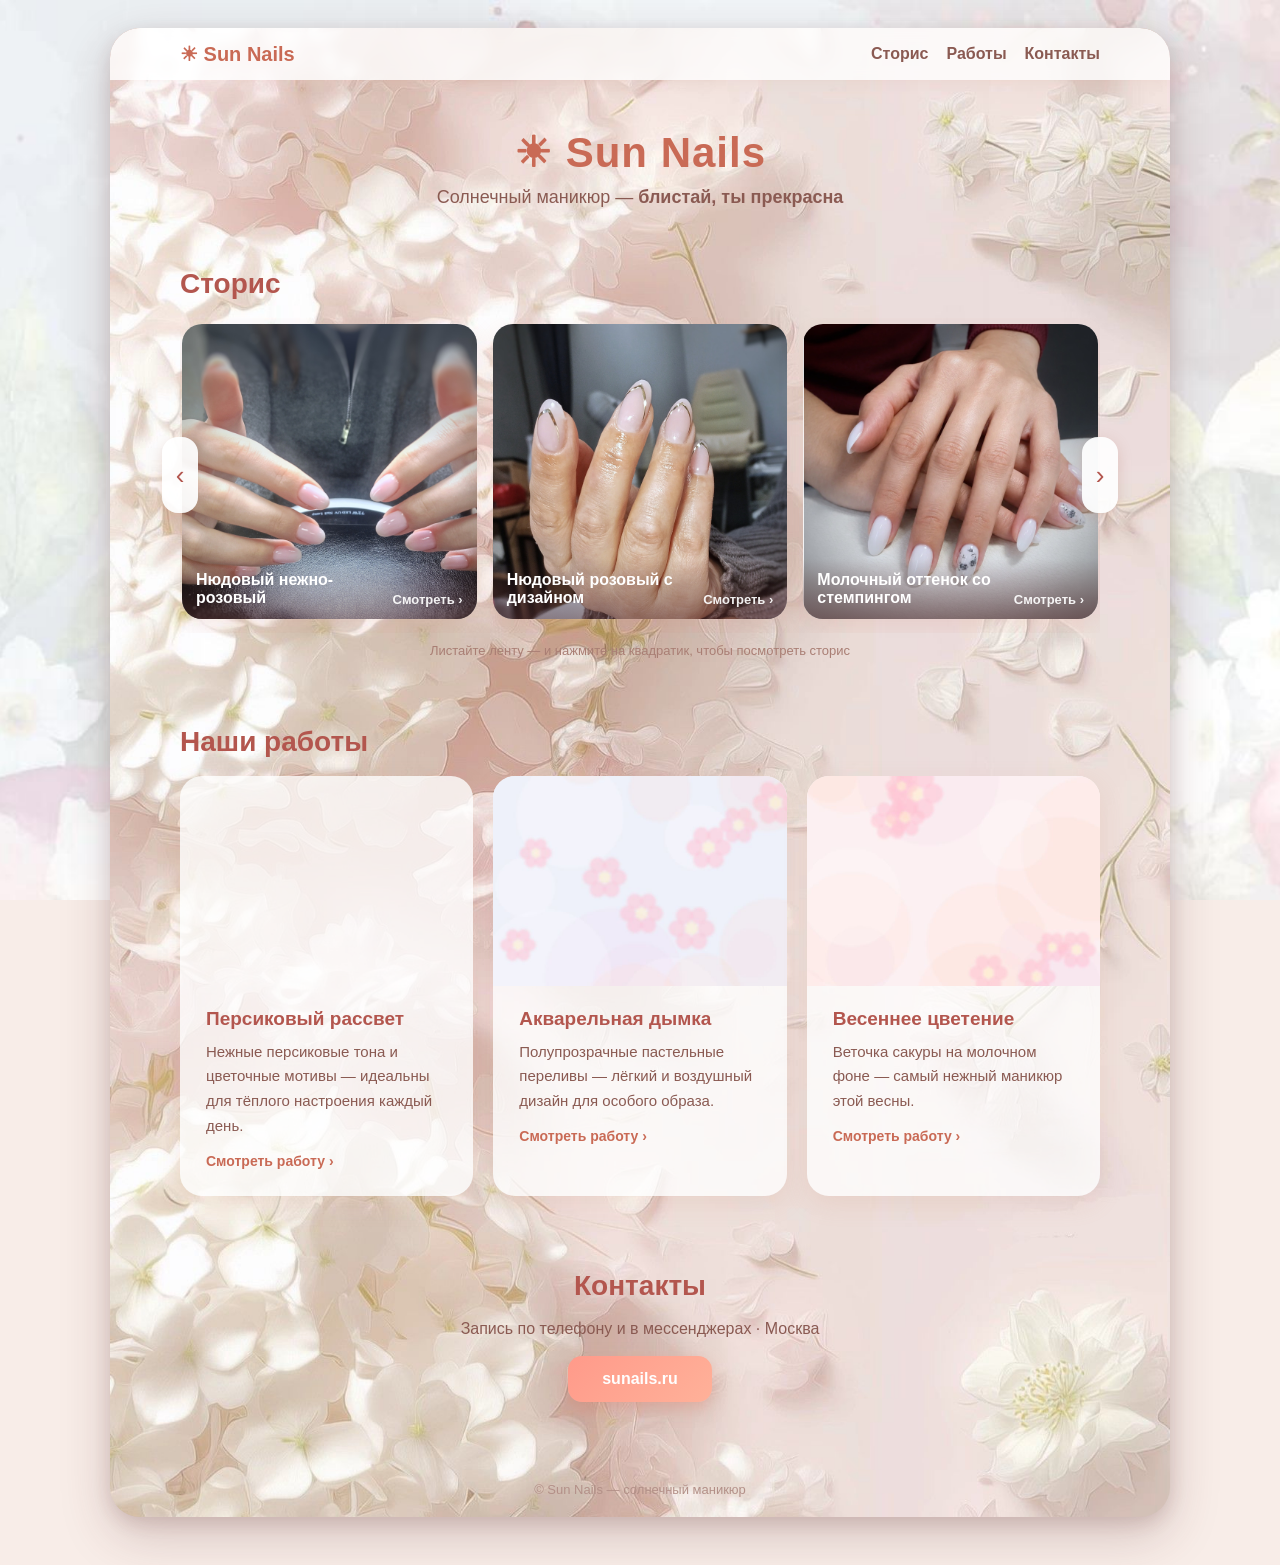
==== commit 20fcb32c: "Update index.html" ====
--- a/index.html
+++ b/index.html
@@ -131,7 +131,7 @@
 <div class="strack" id="strack">
 <div class="story-tile" data-story="0"><img src="images/nudoviy_nejno_rozoviy_prevyu.jpeg" alt="Сделать нюдовый нежно-розовый маникюр в Москве"><div class="tile-info"><span>Нюдовый нежно-розовый</span><i>Смотреть ›</i></div></div>
 <div class="story-tile" data-story="1"><img src="images/manikur_nudoviy_rozoviy_c_dizaynom_prev.jpeg" alt="Сделать розовый нюдовый маникюр в Москве"><div class="tile-info"><span>Нюдовый розовый с дизайном</span><i>Смотреть ›</i></div></div>
-<div class="story-tile" data-story="2"><img src="images/story-3-peaches.jpg" alt="Персики и золото"><div class="tile-info"><span>🍑 Персики и золото</span><i>Смотреть ›</i></div></div>
+<div class="story-tile" data-story="2"><img src="images/molochniy_ottenok_manikura_s_tsvetochnim_risunkom_prev.jpeg" alt="Сделать маникюр с молочным оттенком и дизайном темпинг - листья"><div class="tile-info"><span>Молочный оттенок со стемпингом</span><i>Смотреть ›</i></div></div>
 <div class="story-tile" data-story="3"><img src="images/story-4-morning.jpg" alt="Утренний лайт"><div class="tile-info"><span>🌅 Утренний лайт</span><i>Смотреть ›</i></div></div>
 <div class="story-tile" data-story="4"><img src="images/story-5-shimmer.jpg" alt="Блеск и шиммер"><div class="tile-info"><span>💎 Блеск и шиммер</span><i>Смотреть ›</i></div></div>
 </div>
@@ -203,7 +203,7 @@
 var STORIES=[
 {title:'Нюдовый нежно-розовый',slides:['images/nudoviy_nejno_rozoviy_foto.jpeg']},
 {title:'Нюдовый розовый с дизайном',slides:['images/manikur_nudoviy_rozoviy_c_dizaynom_foto.jpeg']},
-{title:'Персики и золото',slides:['images/story-3-slide-1.jpg','images/story-3-slide-2.jpg']},
+{title:'Молочный оттенок со стемпингом',slides:['images/molochniy_ottenok_manikura_s_tsvetochnim_risunkom_foto.jpeg']},
 {title:'Утренний лайт',slides:['images/story-4-slide-1.jpg','images/story-4-slide-2.jpg']},
 {title:'Блеск и шиммер',slides:['images/story-5-slide-1.jpg','images/story-5-slide-2.jpg']}
 ];
